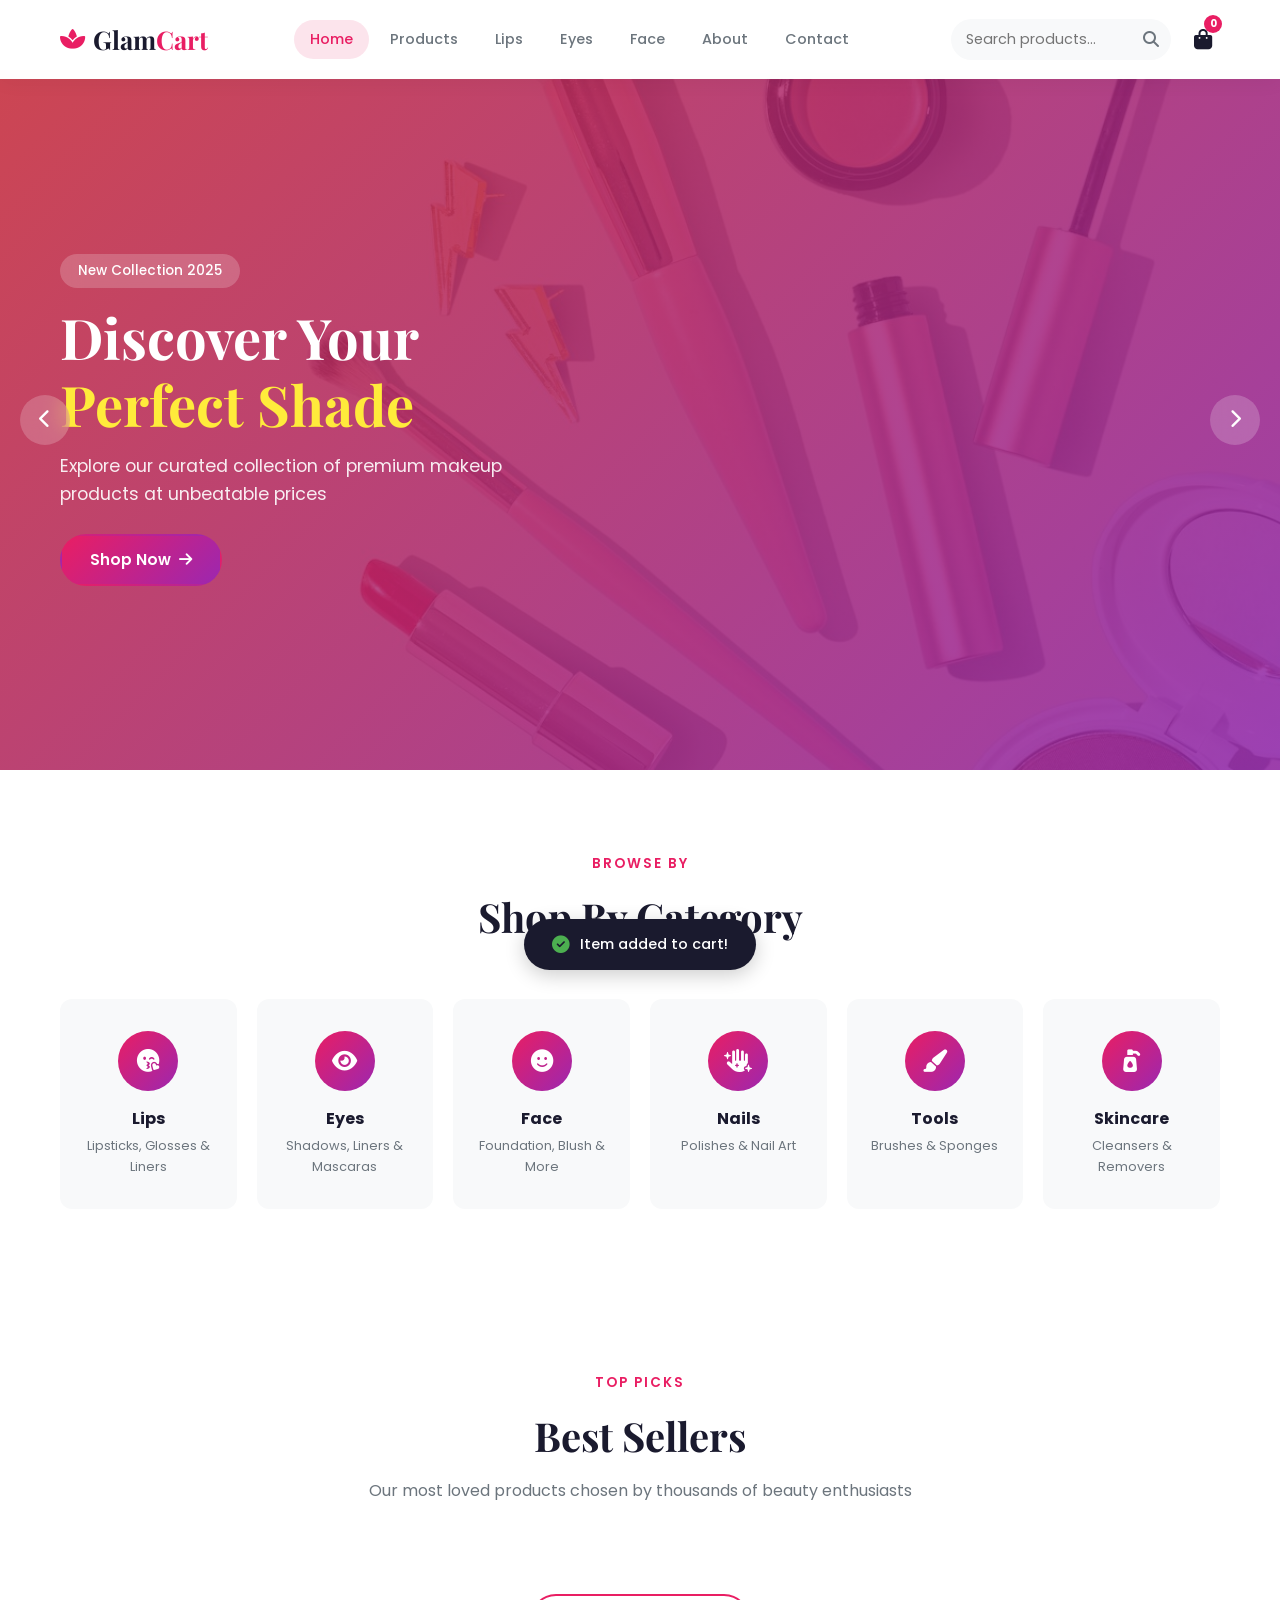
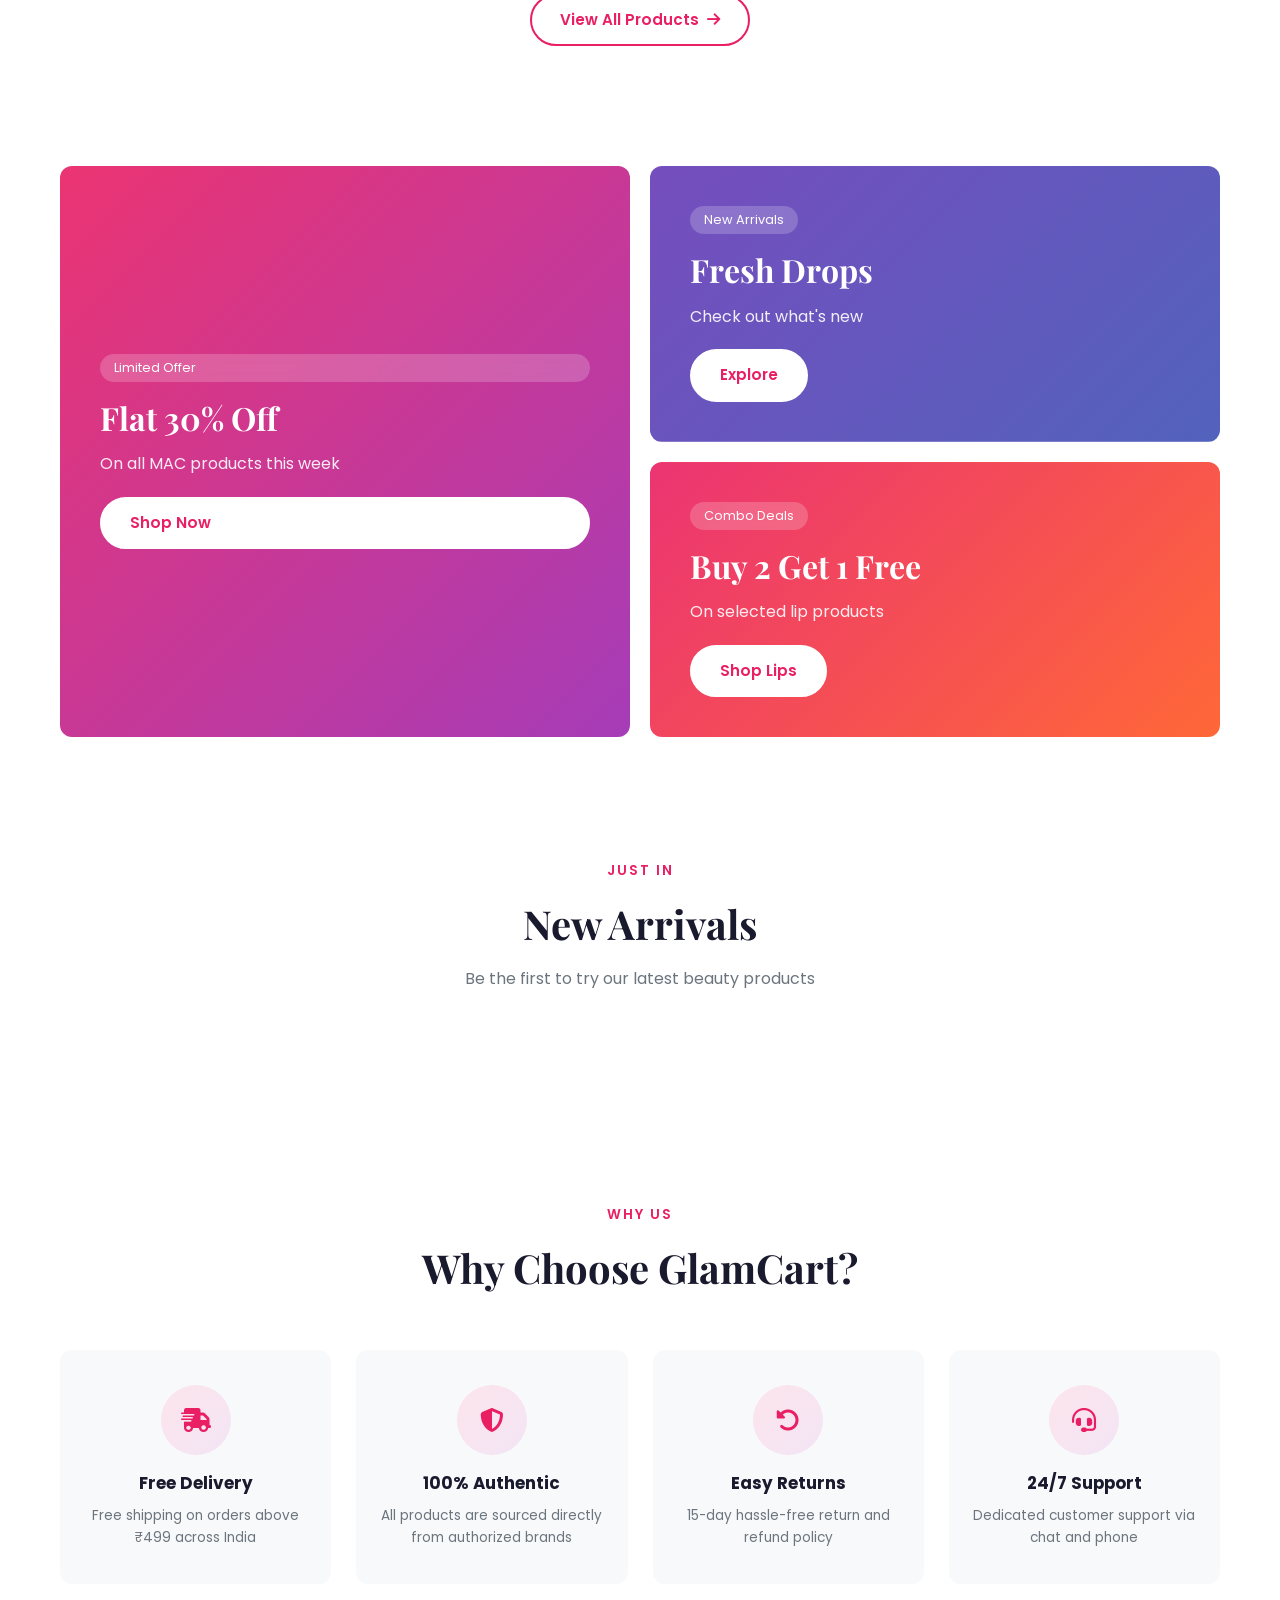
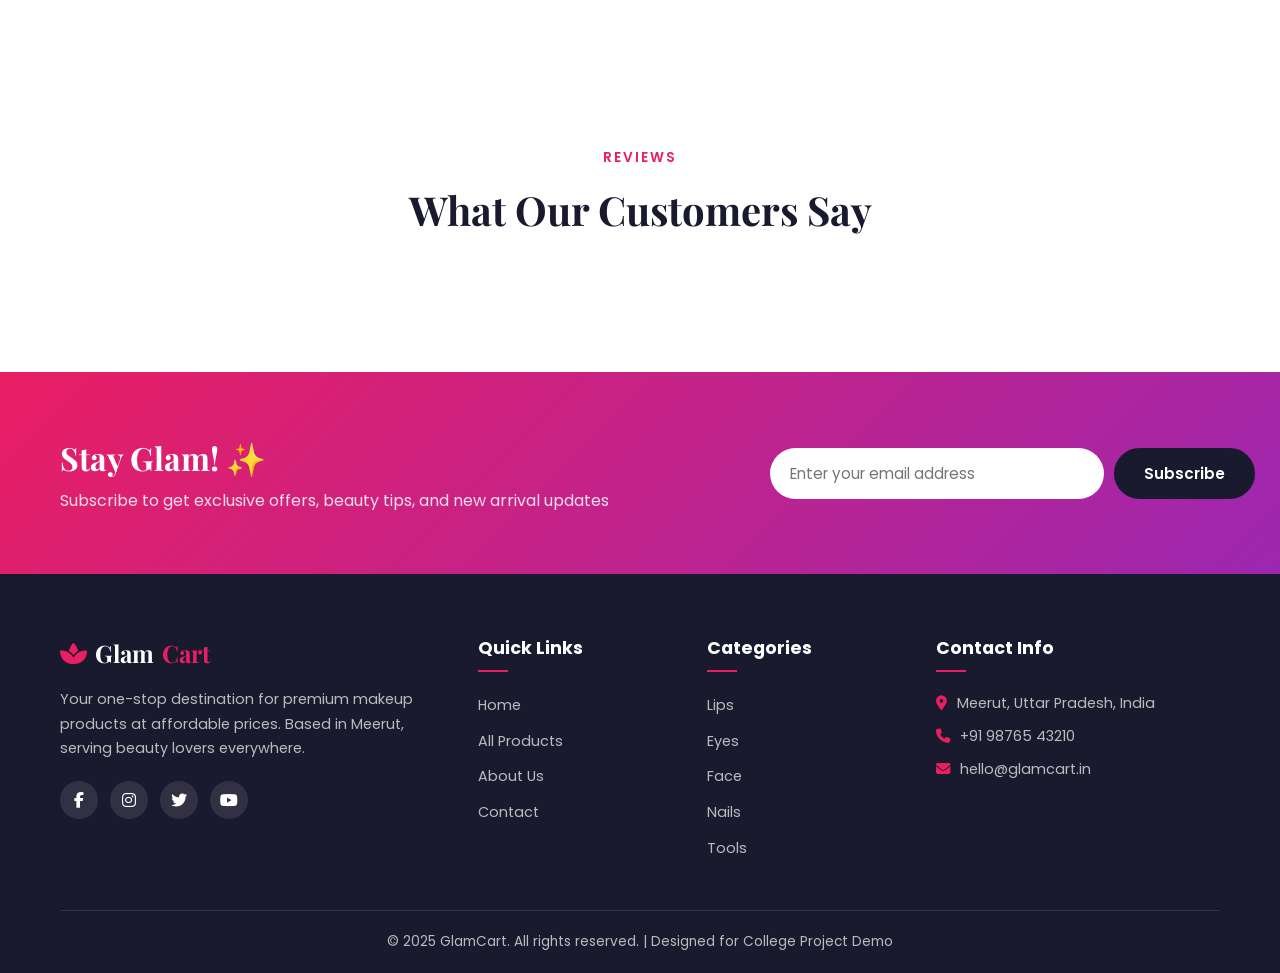
==== index.html @ e934694d "Add files via upload" ====
<!DOCTYPE html>
<html lang="en">
<head>
    <meta charset="UTF-8">
    <meta name="viewport" content="width=device-width, initial-scale=1.0">
    <title>GlamCart - Your Beauty Destination</title>
    <link rel="stylesheet" href="style.css">
    <link rel="preconnect" href="https://fonts.googleapis.com">
    <link href="https://fonts.googleapis.com/css2?family=Playfair+Display:wght@400;600;700&family=Poppins:wght@300;400;500;600;700&display=swap" rel="stylesheet">
    <link rel="stylesheet" href="https://cdnjs.cloudflare.com/ajax/libs/font-awesome/6.5.0/css/all.min.css">
</head>
<body>

    <!-- ============ HEADER / NAVIGATION ============ -->
    <header class="header" id="header">
        <div class="container">
            <nav class="navbar">
                <a href="index.html" class="logo">
                    <i class="fas fa-spa"></i>
                    <span>Glam<span class="logo-accent">Cart</span></span>
                </a>

                <div class="nav-links" id="navLinks">
                    <a href="index.html" class="nav-link active">Home</a>
                    <a href="products.html" class="nav-link">Products</a>
                    <a href="products.html?category=lips" class="nav-link">Lips</a>
                    <a href="products.html?category=eyes" class="nav-link">Eyes</a>
                    <a href="products.html?category=face" class="nav-link">Face</a>
                    <a href="about.html" class="nav-link">About</a>
                    <a href="contact.html" class="nav-link">Contact</a>
                </div>

                <div class="nav-actions">
                    <div class="search-box" id="searchBox">
                        <input type="text" placeholder="Search products..." id="searchInput" class="search-input">
                        <button class="search-btn" id="searchBtn"><i class="fas fa-search"></i></button>
                    </div>
                    <a href="cart.html" class="cart-icon">
                        <i class="fas fa-shopping-bag"></i>
                        <span class="cart-count" id="cartCount">0</span>
                    </a>
                    <button class="hamburger" id="hamburger">
                        <span></span>
                        <span></span>
                        <span></span>
                    </button>
                </div>
            </nav>
        </div>
    </header>

    <!-- ============ HERO SLIDER ============ -->
    <section class="hero-slider" id="heroSlider">
        <div class="slider-wrapper">
            <div class="slide active" style="background-image: linear-gradient(135deg, rgba(199,44,65,0.85), rgba(142,36,170,0.85)), url('1.jpg');">
                <div class="slide-content">
                    <span class="slide-tag">New Collection 2025</span>
                    <h1>Discover Your <br><span class="highlight">Perfect Shade</span></h1>
                    <p>Explore our curated collection of premium makeup products at unbeatable prices</p>
                    <a href="products.html" class="btn btn-primary">Shop Now <i class="fas fa-arrow-right"></i></a>
                </div>
            </div>
            <div class="slide" style="background-image: linear-gradient(135deg, rgba(233,30,99,0.85), rgba(156,39,176,0.85)), url('2.jpg');">
                <div class="slide-content">
                    <span class="slide-tag">Best Sellers</span>
                    <h1>Lips That <br><span class="highlight">Speak Volumes</span></h1>
                    <p>From bold reds to subtle nudes — find your signature lip color</p>
                    <a href="products.html?category=lips" class="btn btn-primary">Shop Lipsticks <i class="fas fa-arrow-right"></i></a>
                </div>
            </div>
            <div class="slide" style="background-image: linear-gradient(135deg, rgba(103,58,183,0.85), rgba(63,81,181,0.85)), url('3.jpg');">
                <div class="slide-content">
                    <span class="slide-tag">Up to 40% Off</span>
                    <h1>Eyes That <br><span class="highlight">Mesmerize</span></h1>
                    <p>Eye palettes, liners & mascaras to create stunning eye looks</p>
                    <a href="products.html?category=eyes" class="btn btn-primary">Shop Eye Makeup <i class="fas fa-arrow-right"></i></a>
                </div>
            </div>
        </div>
        <button class="slider-btn prev" id="sliderPrev"><i class="fas fa-chevron-left"></i></button>
        <button class="slider-btn next" id="sliderNext"><i class="fas fa-chevron-right"></i></button>
        <div class="slider-dots" id="sliderDots"></div>
    </section>

    <!-- ============ CATEGORY TABS ============ -->
    <section class="categories section">
        <div class="container">
            <div class="section-header">
                <span class="section-tag">Browse By</span>
                <h2 class="section-title">Shop By Category</h2>
            </div>
            <div class="category-grid">
                <a href="products.html?category=lips" class="category-card">
                    <div class="category-icon"><i class="fas fa-kiss-wink-heart"></i></div>
                    <h3>Lips</h3>
                    <p>Lipsticks, Glosses & Liners</p>
                </a>
                <a href="products.html?category=eyes" class="category-card">
                    <div class="category-icon"><i class="fas fa-eye"></i></div>
                    <h3>Eyes</h3>
                    <p>Shadows, Liners & Mascaras</p>
                </a>
                <a href="products.html?category=face" class="category-card">
                    <div class="category-icon"><i class="fas fa-face-smile"></i></div>
                    <h3>Face</h3>
                    <p>Foundation, Blush & More</p>
                </a>
                <a href="products.html?category=nails" class="category-card">
                    <div class="category-icon"><i class="fas fa-hand-sparkles"></i></div>
                    <h3>Nails</h3>
                    <p>Polishes & Nail Art</p>
                </a>
                <a href="products.html?category=tools" class="category-card">
                    <div class="category-icon"><i class="fas fa-paint-brush"></i></div>
                    <h3>Tools</h3>
                    <p>Brushes & Sponges</p>
                </a>
                <a href="products.html?category=skincare" class="category-card">
                    <div class="category-icon"><i class="fas fa-pump-soap"></i></div>
                    <h3>Skincare</h3>
                    <p>Cleansers & Removers</p>
                </a>
            </div>
        </div>
    </section>

    <!-- ============ FEATURED PRODUCTS ============ -->
    <section class="featured-products section" id="featuredProducts">
        <div class="container">
            <div class="section-header">
                <span class="section-tag">Top Picks</span>
                <h2 class="section-title">Best Sellers</h2>
                <p class="section-subtitle">Our most loved products chosen by thousands of beauty enthusiasts</p>
            </div>
            <div class="product-grid" id="bestSellerGrid">
                <!-- Populated by JS -->
            </div>
            <div class="section-cta">
                <a href="products.html" class="btn btn-outline">View All Products <i class="fas fa-arrow-right"></i></a>
            </div>
        </div>
    </section>

    <!-- ============ PROMOTIONAL BANNER ============ -->
    <section class="promo-banner">
        <div class="container">
            <div class="promo-grid">
                <div class="promo-card promo-card-large" style="background-image: linear-gradient(135deg, rgba(233,30,99,0.9), rgba(156,39,176,0.9)), url('https://images.unsplash.com/photo-1586495777744-4413f21062fa?w=800');">
                    <span class="promo-tag">Limited Offer</span>
                    <h3>Flat 30% Off</h3>
                    <p>On all MAC products this week</p>
                    <a href="products.html?brand=MAC" class="btn btn-white">Shop Now</a>
                </div>
                <div class="promo-card" style="background-image: linear-gradient(135deg, rgba(103,58,183,0.9), rgba(63,81,181,0.9)), url('https://images.unsplash.com/photo-1512496015851-a90fb38ba796?w=800');">
                    <span class="promo-tag">New Arrivals</span>
                    <h3>Fresh Drops</h3>
                    <p>Check out what's new</p>
                    <a href="products.html?filter=new" class="btn btn-white">Explore</a>
                </div>
                <div class="promo-card" style="background-image: linear-gradient(135deg, rgba(233,30,99,0.9), rgba(255,87,34,0.9)), url('https://images.unsplash.com/photo-1596462502278-27bfdc403348?w=800');">
                    <span class="promo-tag">Combo Deals</span>
                    <h3>Buy 2 Get 1 Free</h3>
                    <p>On selected lip products</p>
                    <a href="products.html?category=lips" class="btn btn-white">Shop Lips</a>
                </div>
            </div>
        </div>
    </section>

    <!-- ============ NEW ARRIVALS ============ -->
    <section class="new-arrivals section">
        <div class="container">
            <div class="section-header">
                <span class="section-tag">Just In</span>
                <h2 class="section-title">New Arrivals</h2>
                <p class="section-subtitle">Be the first to try our latest beauty products</p>
            </div>
            <div class="product-grid" id="newArrivalGrid">
                <!-- Populated by JS -->
            </div>
        </div>
    </section>

    <!-- ============ FEATURES / WHY CHOOSE US ============ -->
    <section class="features section">
        <div class="container">
            <div class="section-header">
                <span class="section-tag">Why Us</span>
                <h2 class="section-title">Why Choose GlamCart?</h2>
            </div>
            <div class="features-grid">
                <div class="feature-card">
                    <div class="feature-icon"><i class="fas fa-truck-fast"></i></div>
                    <h3>Free Delivery</h3>
                    <p>Free shipping on orders above ₹499 across India</p>
                </div>
                <div class="feature-card">
                    <div class="feature-icon"><i class="fas fa-shield-halved"></i></div>
                    <h3>100% Authentic</h3>
                    <p>All products are sourced directly from authorized brands</p>
                </div>
                <div class="feature-card">
                    <div class="feature-icon"><i class="fas fa-rotate-left"></i></div>
                    <h3>Easy Returns</h3>
                    <p>15-day hassle-free return and refund policy</p>
                </div>
                <div class="feature-card">
                    <div class="feature-icon"><i class="fas fa-headset"></i></div>
                    <h3>24/7 Support</h3>
                    <p>Dedicated customer support via chat and phone</p>
                </div>
            </div>
        </div>
    </section>

    <!-- ============ TESTIMONIALS ============ -->
    <section class="testimonials section">
        <div class="container">
            <div class="section-header">
                <span class="section-tag">Reviews</span>
                <h2 class="section-title">What Our Customers Say</h2>
            </div>
            <div class="testimonial-grid" id="testimonialGrid">
                <!-- Populated by JS -->
            </div>
        </div>
    </section>

    <!-- ============ NEWSLETTER ============ -->
    <section class="newsletter">
        <div class="container">
            <div class="newsletter-content">
                <div class="newsletter-text">
                    <h2>Stay Glam! ✨</h2>
                    <p>Subscribe to get exclusive offers, beauty tips, and new arrival updates</p>
                </div>
                <form class="newsletter-form" id="newsletterForm">
                    <input type="email" placeholder="Enter your email address" required>
                    <button type="submit" class="btn btn-primary">Subscribe</button>
                </form>
            </div>
        </div>
    </section>

    <!-- ============ FOOTER ============ -->
    <footer class="footer">
        <div class="container">
            <div class="footer-grid">
                <div class="footer-col">
                    <a href="index.html" class="footer-logo">
                        <i class="fas fa-spa"></i> Glam<span>Cart</span>
                    </a>
                    <p>Your one-stop destination for premium makeup products at affordable prices. Based in Meerut, serving beauty lovers everywhere.</p>
                    <div class="social-links">
                        <a href="#"><i class="fab fa-facebook-f"></i></a>
                        <a href="#"><i class="fab fa-instagram"></i></a>
                        <a href="#"><i class="fab fa-twitter"></i></a>
                        <a href="#"><i class="fab fa-youtube"></i></a>
                    </div>
                </div>
                <div class="footer-col">
                    <h4>Quick Links</h4>
                    <ul>
                        <li><a href="index.html">Home</a></li>
                        <li><a href="products.html">All Products</a></li>
                        <li><a href="about.html">About Us</a></li>
                        <li><a href="contact.html">Contact</a></li>
                    </ul>
                </div>
                <div class="footer-col">
                    <h4>Categories</h4>
                    <ul>
                        <li><a href="products.html?category=lips">Lips</a></li>
                        <li><a href="products.html?category=eyes">Eyes</a></li>
                        <li><a href="products.html?category=face">Face</a></li>
                        <li><a href="products.html?category=nails">Nails</a></li>
                        <li><a href="products.html?category=tools">Tools</a></li>
                    </ul>
                </div>
                <div class="footer-col">
                    <h4>Contact Info</h4>
                    <ul class="contact-info">
                        <li><i class="fas fa-map-marker-alt"></i> Meerut, Uttar Pradesh, India</li>
                        <li><i class="fas fa-phone"></i> +91 98765 43210</li>
                        <li><i class="fas fa-envelope"></i> hello@glamcart.in</li>
                    </ul>
                </div>
            </div>
            <div class="footer-bottom">
                <p>&copy; 2025 GlamCart. All rights reserved. | Designed for College Project Demo</p>
            </div>
        </div>
    </footer>

    <!-- ============ BACK TO TOP ============ -->
    <button class="back-to-top" id="backToTop">
        <i class="fas fa-chevron-up"></i>
    </button>

    <!-- ============ TOAST NOTIFICATION ============ -->
    <div class="toast" id="toast">
        <i class="fas fa-check-circle"></i>
        <span id="toastMessage">Item added to cart!</span>
    </div>

    <!-- Scripts -->
    <script src="js/products-data.js"></script>
    <script src="js/app.js"></script>
    <script src="js/slider.js"></script>
</body>
</html>
---- style.css ----
:root {
    --primary: #e91e63;
    --primary-dark: #c2185b;
    --primary-light: #fce4ec;
    --secondary: #9c27b0;
    --accent: #ff6f00;
    --dark: #1a1a2e;
    --dark-2: #16213e;
    --gray: #6c757d;
    --gray-light: #f8f9fa;
    --gray-border: #e0e0e0;
    --white: #ffffff;
    --success: #4caf50;
    --danger: #f44336;
    --shadow: 0 2px 15px rgba(0, 0, 0, 0.08);
    --shadow-hover: 0 8px 30px rgba(0, 0, 0, 0.15);
    --radius: 12px;
    --radius-sm: 8px;
    --transition: all 0.3s ease;
    --font-primary: 'Poppins', sans-serif;
    --font-heading: 'Playfair Display', serif;
}

/* ===== RESET & BASE ===== */
*, *::before, *::after {
    margin: 0;
    padding: 0;
    box-sizing: border-box;
}

html {
    scroll-behavior: smooth;
    font-size: 16px;
}

body {
    font-family: var(--font-primary);
    color: var(--dark);
    line-height: 1.6;
    background: var(--white);
    overflow-x: hidden;
}

a {
    text-decoration: none;
    color: inherit;
    transition: var(--transition);
}

ul {
    list-style: none;
}

img {
    max-width: 100%;
    height: auto;
    display: block;
}

button {
    cursor: pointer;
    border: none;
    outline: none;
    font-family: var(--font-primary);
}

input, select, textarea {
    font-family: var(--font-primary);
    font-size: 0.95rem;
}

.container {
    max-width: 1200px;
    margin: 0 auto;
    padding: 0 20px;
}

.section {
    padding: 80px 0;
}

/* ===== BUTTONS ===== */
.btn {
    display: inline-flex;
    align-items: center;
    gap: 8px;
    padding: 12px 28px;
    border-radius: 50px;
    font-weight: 600;
    font-size: 0.95rem;
    transition: var(--transition);
    border: 2px solid transparent;
    cursor: pointer;
}

.btn-primary {
    background: linear-gradient(135deg, var(--primary), var(--secondary));
    color: var(--white);
    border-color: transparent;
}

.btn-primary:hover {
    transform: translateY(-2px);
    box-shadow: 0 5px 20px rgba(233, 30, 99, 0.4);
}

.btn-outline {
    background: transparent;
    color: var(--primary);
    border-color: var(--primary);
}

.btn-outline:hover {
    background: var(--primary);
    color: var(--white);
}

.btn-white {
    background: var(--white);
    color: var(--primary);
    border-color: var(--white);
}

.btn-white:hover {
    background: transparent;
    color: var(--white);
}

.btn-block {
    width: 100%;
    justify-content: center;
}

.btn-sm {
    padding: 8px 18px;
    font-size: 0.85rem;
}

/* ===== HEADER / NAVIGATION ===== */
.header {
    position: fixed;
    top: 0;
    left: 0;
    right: 0;
    z-index: 1000;
    background: rgba(255, 255, 255, 0.98);
    backdrop-filter: blur(20px);
    box-shadow: 0 2px 20px rgba(0, 0, 0, 0.05);
    transition: var(--transition);
}

.header.scrolled {
    box-shadow: 0 2px 30px rgba(0, 0, 0, 0.1);
}

.navbar {
    display: flex;
    align-items: center;
    justify-content: space-between;
    padding: 15px 0;
}

.logo {
    display: flex;
    align-items: center;
    gap: 8px;
    font-size: 1.6rem;
    font-weight: 700;
    font-family: var(--font-heading);
    color: var(--dark);
}

.logo i {
    color: var(--primary);
    font-size: 1.4rem;
}

.logo-accent {
    color: var(--primary);
}

.nav-links {
    display: flex;
    align-items: center;
    gap: 5px;
}

.nav-link {
    padding: 8px 16px;
    border-radius: 50px;
    font-weight: 500;
    font-size: 0.9rem;
    color: var(--gray);
    transition: var(--transition);
}

.nav-link:hover,
.nav-link.active {
    color: var(--primary);
    background: var(--primary-light);
}

.nav-actions {
    display: flex;
    align-items: center;
    gap: 15px;
}

/* Search Box */
.search-box {
    display: flex;
    align-items: center;
    background: var(--gray-light);
    border-radius: 50px;
    overflow: hidden;
    transition: var(--transition);
}

.search-input {
    border: none;
    background: transparent;
    padding: 8px 15px;
    width: 180px;
    outline: none;
    font-size: 0.9rem;
}

.search-btn {
    background: transparent;
    color: var(--gray);
    padding: 8px 12px;
    font-size: 1rem;
    transition: var(--transition);
}

.search-btn:hover {
    color: var(--primary);
}

/* Cart Icon */
.cart-icon {
    position: relative;
    font-size: 1.3rem;
    color: var(--dark);
    padding: 8px;
    transition: var(--transition);
}

.cart-icon:hover {
    color: var(--primary);
}

.cart-count {
    position: absolute;
    top: 0;
    right: -2px;
    background: var(--primary);
    color: var(--white);
    font-size: 0.65rem;
    width: 18px;
    height: 18px;
    border-radius: 50%;
    display: flex;
    align-items: center;
    justify-content: center;
    font-weight: 700;
}

/* Hamburger */
.hamburger {
    display: none;
    flex-direction: column;
    gap: 5px;
    padding: 5px;
    background: transparent;
}

.hamburger span {
    width: 25px;
    height: 2.5px;
    background: var(--dark);
    border-radius: 5px;
    transition: var(--transition);
}

.hamburger.active span:nth-child(1) {
    transform: rotate(45deg) translate(5px, 5px);
}

.hamburger.active span:nth-child(2) {
    opacity: 0;
}

.hamburger.active span:nth-child(3) {
    transform: rotate(-45deg) translate(5px, -5px);
}

/* ===== HERO SLIDER ===== */
.hero-slider {
    position: relative;
    margin-top: 70px;
    height: 85vh;
    min-height: 500px;
    max-height: 700px;
    overflow: hidden;
}

.slider-wrapper {
    position: relative;
    width: 100%;
    height: 100%;
}

.slide {
    position: absolute;
    top: 0;
    left: 0;
    width: 100%;
    height: 100%;
    background-size: cover;
    background-position: center;
    display: flex;
    align-items: center;
    opacity: 0;
    transition: opacity 0.8s ease;
}

.slide.active {
    opacity: 1;
}

.slide-content {
    max-width: 600px;
    padding: 0 60px;
    color: var(--white);
    animation: slideUp 0.8s ease;
}

@keyframes slideUp {
    from {
        opacity: 0;
        transform: translateY(30px);
    }
    to {
        opacity: 1;
        transform: translateY(0);
    }
}

.slide-tag {
    display: inline-block;
    background: rgba(255, 255, 255, 0.2);
    padding: 6px 18px;
    border-radius: 50px;
    font-size: 0.85rem;
    font-weight: 500;
    margin-bottom: 15px;
    backdrop-filter: blur(10px);
}

.slide-content h1 {
    font-family: var(--font-heading);
    font-size: 3.5rem;
    line-height: 1.2;
    margin-bottom: 15px;
}

.slide-content .highlight {
    color: #ffeb3b;
}

.slide-content p {
    font-size: 1.1rem;
    margin-bottom: 25px;
    opacity: 0.9;
}

.slider-btn {
    position: absolute;
    top: 50%;
    transform: translateY(-50%);
    background: rgba(255, 255, 255, 0.2);
    color: var(--white);
    width: 50px;
    height: 50px;
    border-radius: 50%;
    font-size: 1.2rem;
    display: flex;
    align-items: center;
    justify-content: center;
    backdrop-filter: blur(10px);
    transition: var(--transition);
    z-index: 10;
}

.slider-btn:hover {
    background: rgba(255, 255, 255, 0.4);
}

.slider-btn.prev {
    left: 20px;
}

.slider-btn.next {
    right: 20px;
}

.slider-dots {
    position: absolute;
    bottom: 30px;
    left: 50%;
    transform: translateX(-50%);
    display: flex;
    gap: 10px;
    z-index: 10;
}

.slider-dots .dot {
    width: 12px;
    height: 12px;
    border-radius: 50%;
    background: rgba(255, 255, 255, 0.4);
    cursor: pointer;
    transition: var(--transition);
}

.slider-dots .dot.active {
    background: var(--white);
    width: 35px;
    border-radius: 10px;
}

/* ===== SECTION HEADERS ===== */
.section-header {
    text-align: center;
    margin-bottom: 50px;
}

.section-tag {
    display: inline-block;
    color: var(--primary);
    font-weight: 600;
    font-size: 0.85rem;
    text-transform: uppercase;
    letter-spacing: 2px;
    margin-bottom: 10px;
}

.section-title {
    font-family: var(--font-heading);
    font-size: 2.5rem;
    color: var(--dark);
    margin-bottom: 10px;
}

.section-subtitle {
    color: var(--gray);
    font-size: 1rem;
    max-width: 600px;
    margin: 0 auto;
}

.section-cta {
    text-align: center;
    margin-top: 40px;
}

/* ===== CATEGORY GRID ===== */
.category-grid {
    display: grid;
    grid-template-columns: repeat(6, 1fr);
    gap: 20px;
}

.category-card {
    text-align: center;
    padding: 30px 15px;
    border-radius: var(--radius);
    background: var(--gray-light);
    transition: var(--transition);
    border: 2px solid transparent;
}

.category-card:hover {
    transform: translateY(-5px);
    box-shadow: var(--shadow-hover);
    border-color: var(--primary-light);
    background: var(--white);
}

.category-icon {
    width: 60px;
    height: 60px;
    border-radius: 50%;
    background: linear-gradient(135deg, var(--primary), var(--secondary));
    color: var(--white);
    display: flex;
    align-items: center;
    justify-content: center;
    font-size: 1.4rem;
    margin: 0 auto 15px;
}

.category-card h3 {
    font-size: 1rem;
    margin-bottom: 5px;
}

.category-card p {
    font-size: 0.8rem;
    color: var(--gray);
}

/* ===== PRODUCT GRID ===== */
.product-grid {
    display: grid;
    grid-template-columns: repeat(auto-fill, minmax(260px, 1fr));
    gap: 25px;
}

/* ===== PRODUCT CARD ===== */
.product-card {
    background: var(--white);
    border-radius: var(--radius);
    overflow: hidden;
    box-shadow: var(--shadow);
    transition: var(--transition);
    position: relative;
}

.product-card:hover {
    transform: translateY(-5px);
    box-shadow: var(--shadow-hover);
}

.product-badge {
    position: absolute;
    top: 15px;
    left: 15px;
    z-index: 5;
    display: flex;
    flex-direction: column;
    gap: 5px;
}

.badge {
    padding: 4px 12px;
    border-radius: 50px;
    font-size: 0.7rem;
    font-weight: 600;
    text-transform: uppercase;
}

.badge-sale {
    background: var(--danger);
    color: var(--white);
}

.badge-new {
    background: var(--success);
    color: var(--white);
}

.badge-best {
    background: var(--accent);
    color: var(--white);
}

.product-image {
    position: relative;
    height: 280px;
    overflow: hidden;
    background: var(--gray-light);
}

.product-image img {
    width: 100%;
    height: 100%;
    object-fit: cover;
    transition: transform 0.5s ease;
}

.product-card:hover .product-image img {
    transform: scale(1.08);
}

.product-actions {
    position: absolute;
    bottom: -50px;
    left: 0;
    right: 0;
    display: flex;
    justify-content: center;
    gap: 10px;
    padding: 15px;
    background: linear-gradient(transparent, rgba(0, 0, 0, 0.3));
    transition: bottom 0.3s ease;
}

.product-card:hover .product-actions {
    bottom: 0;
}

.action-btn {
    width: 40px;
    height: 40px;
    border-radius: 50%;
    background: var(--white);
    color: var(--dark);
    display: flex;
    align-items: center;
    justify-content: center;
    font-size: 0.9rem;
    transition: var(--transition);
    box-shadow: 0 2px 10px rgba(0, 0, 0, 0.1);
}

.action-btn:hover {
    background: var(--primary);
    color: var(--white);
}

.product-info {
    padding: 20px;
}

.product-brand {
    color: var(--primary);
    font-size: 0.75rem;
    font-weight: 600;
    text-transform: uppercase;
    letter-spacing: 1px;
    margin-bottom: 5px;
}

.product-name {
    font-size: 1rem;
    font-weight: 600;
    margin-bottom: 8px;
    line-height: 1.4;
    display: -webkit-box;
    -webkit-line-clamp: 2;
    -webkit-box-orient: vertical;
    overflow: hidden;
}

.product-name a:hover {
    color: var(--primary);
}

.product-rating {
    display: flex;
    align-items: center;
    gap: 5px;
    margin-bottom: 10px;
}

.stars {
    color: #ffc107;
    font-size: 0.85rem;
}

.rating-count {
    color: var(--gray);
    font-size: 0.8rem;
}

.product-price {
    display: flex;
    align-items: center;
    gap: 10px;
}

.current-price {
    font-size: 1.2rem;
    font-weight: 700;
    color: var(--dark);
}

.original-price {
    font-size: 0.9rem;
    color: var(--gray);
    text-decoration: line-through;
}

.discount-percent {
    font-size: 0.8rem;
    color: var(--success);
    font-weight: 600;
}

.product-card-footer {
    padding: 0 20px 20px;
}

.add-to-cart-btn {
    width: 100%;
    padding: 10px;
    border-radius: var(--radius-sm);
    background: linear-gradient(135deg, var(--primary), var(--secondary));
    color: var(--white);
    font-weight: 600;
    font-size: 0.9rem;
    display: flex;
    align-items: center;
    justify-content: center;
    gap: 8px;
    transition: var(--transition);
}

.add-to-cart-btn:hover {
    transform: translateY(-2px);
    box-shadow: 0 5px 15px rgba(233, 30, 99, 0.3);
}

/* ===== PROMO BANNER ===== */
.promo-banner {
    padding: 40px 0;
}

.promo-grid {
    display: grid;
    grid-template-columns: 1fr 1fr;
    grid-template-rows: auto auto;
    gap: 20px;
}

.promo-card {
    padding: 40px;
    border-radius: var(--radius);
    background-size: cover;
    background-position: center;
    color: var(--white);
    position: relative;
    overflow: hidden;
    transition: var(--transition);
}

.promo-card:hover {
    transform: translateY(-3px);
    box-shadow: var(--shadow-hover);
}

.promo-card-large {
    grid-row: span 2;
    display: flex;
    flex-direction: column;
    justify-content: center;
}

.promo-tag {
    display: inline-block;
    background: rgba(255, 255, 255, 0.2);
    padding: 4px 14px;
    border-radius: 50px;
    font-size: 0.8rem;
    margin-bottom: 10px;
    backdrop-filter: blur(5px);
}

.promo-card h3 {
    font-family: var(--font-heading);
    font-size: 2rem;
    margin-bottom: 8px;
}

.promo-card p {
    margin-bottom: 20px;
    opacity: 0.9;
}

/* ===== FEATURES SECTION ===== */
.features-grid {
    display: grid;
    grid-template-columns: repeat(4, 1fr);
    gap: 25px;
}

.feature-card {
    text-align: center;
    padding: 35px 20px;
    border-radius: var(--radius);
    background: var(--gray-light);
    transition: var(--transition);
}

.feature-card:hover {
    transform: translateY(-5px);
    box-shadow: var(--shadow-hover);
    background: var(--white);
}

.feature-icon {
    width: 70px;
    height: 70px;
    border-radius: 50%;
    background: linear-gradient(135deg, var(--primary-light), #f3e5f5);
    color: var(--primary);
    display: flex;
    align-items: center;
    justify-content: center;
    font-size: 1.5rem;
    margin: 0 auto 15px;
}

.feature-card h3 {
    font-size: 1.05rem;
    margin-bottom: 8px;
}

.feature-card p {
    font-size: 0.85rem;
    color: var(--gray);
}

/* ===== TESTIMONIALS ===== */
.testimonial-grid {
    display: grid;
    grid-template-columns: repeat(auto-fill, minmax(280px, 1fr));
    gap: 25px;
}

.testimonial-card {
    background: var(--white);
    padding: 30px;
    border-radius: var(--radius);
    box-shadow: var(--shadow);
    transition: var(--transition);
    border-top: 3px solid transparent;
}

.testimonial-card:hover {
    transform: translateY(-3px);
    border-top-color: var(--primary);
    box-shadow: var(--shadow-hover);
}

.testimonial-header {
    display: flex;
    align-items: center;
    gap: 15px;
    margin-bottom: 15px;
}

.testimonial-avatar {
    width: 50px;
    height: 50px;
    border-radius: 50%;
    object-fit: cover;
}

.testimonial-info h4 {
    font-size: 0.95rem;
}

.testimonial-info p {
    font-size: 0.8rem;
    color: var(--gray);
}

.testimonial-rating {
    color: #ffc107;
    margin-bottom: 12px;
    font-size: 0.9rem;
}

.testimonial-text {
    font-size: 0.9rem;
    color: var(--gray);
    line-height: 1.7;
    font-style: italic;
}

/* ===== NEWSLETTER ===== */
.newsletter {
    background: linear-gradient(135deg, var(--primary), var(--secondary));
    padding: 60px 0;
}

.newsletter-content {
    display: flex;
    align-items: center;
    justify-content: space-between;
    gap: 40px;
}

.newsletter-text h2 {
    font-family: var(--font-heading);
    font-size: 2rem;
    color: var(--white);
    margin-bottom: 5px;
}

.newsletter-text p {
    color: rgba(255, 255, 255, 0.85);
}

.newsletter-form {
    display: flex;
    gap: 10px;
    flex: 1;
    max-width: 450px;
}

.newsletter-form input {
    flex: 1;
    padding: 14px 20px;
    border: none;
    border-radius: 50px;
    font-size: 0.95rem;
    outline: none;
}

.newsletter-form .btn {
    white-space: nowrap;
    background: var(--dark);
    border-color: var(--dark);
}

/* ===== FOOTER ===== */
.footer {
    background: var(--dark);
    color: rgba(255, 255, 255, 0.7);
    padding: 60px 0 0;
}

.footer-grid {
    display: grid;
    grid-template-columns: 2fr 1fr 1fr 1.5fr;
    gap: 40px;
    padding-bottom: 40px;
    border-bottom: 1px solid rgba(255, 255, 255, 0.1);
}

.footer-logo {
    font-size: 1.5rem;
    font-family: var(--font-heading);
    font-weight: 700;
    color: var(--white);
    display: inline-flex;
    align-items: center;
    gap: 8px;
    margin-bottom: 15px;
}

.footer-logo i {
    color: var(--primary);
}

.footer-logo span {
    color: var(--primary);
}

.footer-col p {
    font-size: 0.9rem;
    line-height: 1.7;
    margin-bottom: 20px;
}

.footer-col h4 {
    color: var(--white);
    font-size: 1.1rem;
    margin-bottom: 20px;
    position: relative;
    padding-bottom: 10px;
}

.footer-col h4::after {
    content: '';
    position: absolute;
    bottom: 0;
    left: 0;
    width: 30px;
    height: 2px;
    background: var(--primary);
}

.footer-col ul li {
    margin-bottom: 10px;
}

.footer-col ul li a {
    font-size: 0.9rem;
    transition: var(--transition);
}

.footer-col ul li a:hover {
    color: var(--primary);
    padding-left: 5px;
}

.contact-info li {
    display: flex;
    align-items: flex-start;
    gap: 10px;
    font-size: 0.9rem;
}

.contact-info li i {
    color: var(--primary);
    margin-top: 4px;
}

.social-links {
    display: flex;
    gap: 12px;
}

.social-links a {
    width: 38px;
    height: 38px;
    border-radius: 50%;
    background: rgba(255, 255, 255, 0.1);
    color: var(--white);
    display: flex;
    align-items: center;
    justify-content: center;
    transition: var(--transition);
}

.social-links a:hover {
    background: var(--primary);
    transform: translateY(-3px);
}

.footer-bottom {
    padding: 20px 0;
    text-align: center;
    font-size: 0.85rem;
}

/* ===== BACK TO TOP ===== */
.back-to-top {
    position: fixed;
    bottom: 30px;
    right: 30px;
    width: 45px;
    height: 45px;
    border-radius: 50%;
    background: linear-gradient(135deg, var(--primary), var(--secondary));
    color: var(--white);
    font-size: 1.1rem;
    display: flex;
    align-items: center;
    justify-content: center;
    box-shadow: 0 4px 15px rgba(233, 30, 99, 0.3);
    opacity: 0;
    visibility: hidden;
    transition: var(--transition);
    z-index: 999;
}

.back-to-top.visible {
    opacity: 1;
    visibility: visible;
}

.back-to-top:hover {
    transform: translateY(-3px);
}

/* ===== TOAST NOTIFICATION ===== */
.toast {
    position: fixed;
    bottom: 30px;
    left: 50%;
    transform: translateX(-50%) translateY(100px);
    background: var(--dark);
    color: var(--white);
    padding: 14px 28px;
    border-radius: 50px;
    display: flex;
    align-items: center;
    gap: 10px;
    font-size: 0.9rem;
    font-weight: 500;
    box-shadow: 0 5px 20px rgba(0, 0, 0, 0.2);
    z-index: 9999;
    transition: transform 0.4s ease;
}

.toast.show {
    transform: translateX(-50%) translateY(0);
}

.toast i {
    color: var(--success);
    font-size: 1.1rem;
}

/* ===== PAGE HEADER ===== */
.page-header {
    background: linear-gradient(135deg, var(--primary), var(--secondary));
    padding: 100px 0 40px;
    color: var(--white);
    text-align: center;
    margin-top: 70px;
}

.page-header h1 {
    font-family: var(--font-heading);
    font-size: 2.5rem;
    margin-bottom: 10px;
}

.breadcrumb {
    font-size: 0.9rem;
    opacity: 0.85;
}

.breadcrumb a {
    color: var(--white);
}

.breadcrumb a:hover {
    text-decoration: underline;
}

/* ===== PRODUCTS PAGE LAYOUT ===== */
.products-layout {
    display: grid;
    grid-template-columns: 260px 1fr;
    gap: 30px;
    align-items: start;
}

/* Filters Sidebar */
.filters-sidebar {
    background: var(--white);
    border-radius: var(--radius);
    box-shadow: var(--shadow);
    padding: 25px;
    position: sticky;
    top: 90px;
}

.filter-header {
    display: flex;
    justify-content: space-between;
    align-items: center;
    margin-bottom: 20px;
    padding-bottom: 15px;
    border-bottom: 1px solid var(--gray-border);
}

.filter-header h3 {
    font-size: 1.1rem;
    display: flex;
    align-items: center;
    gap: 8px;
}

.clear-filters {
    background: transparent;
    color: var(--primary);
    font-size: 0.85rem;
    font-weight: 500;
}

.filter-group {
    margin-bottom: 25px;
}

.filter-group h4 {
    font-size: 0.95rem;
    margin-bottom: 12px;
    color: var(--dark);
}

.filter-options {
    display: flex;
    flex-direction: column;
    gap: 8px;
}

.filter-option {
    display: flex;
    align-items: center;
    gap: 10px;
    cursor: pointer;
    font-size: 0.9rem;
    color: var(--gray);
    padding: 4px 0;
    transition: var(--transition);
}

.filter-option:hover {
    color: var(--dark);
}

.filter-option input[type="radio"],
.filter-option input[type="checkbox"] {
    accent-color: var(--primary);
    width: 16px;
    height: 16px;
}

/* Price Slider */
.price-range-container {
    padding: 5px 0;
}

.price-slider {
    width: 100%;
    -webkit-appearance: none;
    height: 6px;
    border-radius: 5px;
    background: var(--gray-border);
    outline: none;
    margin-bottom: 10px;
}

.price-slider::-webkit-slider-thumb {
    -webkit-appearance: none;
    width: 20px;
    height: 20px;
    border-radius: 50%;
    background: var(--primary);
    cursor: pointer;
    box-shadow: 0 2px 6px rgba(233, 30, 99, 0.3);
}

.price-labels {
    display: flex;
    justify-content: space-between;
    font-size: 0.85rem;
    color: var(--gray);
}

.filter-mobile-close {
    display: none;
}

/* Products Toolbar */
.products-toolbar {
    display: flex;
    align-items: center;
    justify-content: space-between;
    margin-bottom: 25px;
    padding: 15px 20px;
    background: var(--gray-light);
    border-radius: var(--radius-sm);
}

.filter-toggle-mobile {
    display: none;
    align-items: center;
    gap: 6px;
    padding: 8px 16px;
    border-radius: 50px;
    background: var(--white);
    font-size: 0.9rem;
    font-weight: 500;
    box-shadow: 0 1px 5px rgba(0, 0, 0, 0.1);
}

.results-count {
    font-size: 0.9rem;
    color: var(--gray);
}

.sort-options {
    display: flex;
    align-items: center;
    gap: 10px;
}

.sort-options label {
    font-size: 0.9rem;
    color: var(--gray);
}

.sort-select {
    padding: 8px 15px;
    border: 1px solid var(--gray-border);
    border-radius: var(--radius-sm);
    background: var(--white);
    font-size: 0.9rem;
    outline: none;
    cursor: pointer;
}

/* No Results */
.no-results {
    text-align: center;
    padding: 60px 20px;
}

.no-results i {
    font-size: 3rem;
    color: var(--gray-border);
    margin-bottom: 15px;
}

.no-results h3 {
    margin-bottom: 8px;
}

.no-results p {
    color: var(--gray);
    margin-bottom: 20px;
}

/* ===== PRODUCT DETAIL PAGE ===== */
.product-detail {
    display: grid;
    grid-template-columns: 1fr 1fr;
    gap: 50px;
    align-items: start;
}

.detail-gallery {
    position: sticky;
    top: 90px;
}

.detail-main-image {
    width: 100%;
    height: 450px;
    border-radius: var(--radius);
    overflow: hidden;
    margin-bottom: 15px;
    background: var(--gray-light);
    cursor: zoom-in;
    position: relative;
}

.detail-main-image img {
    width: 100%;
    height: 100%;
    object-fit: cover;
    transition: transform 0.3s ease;
}

.detail-main-image:hover img {
    transform: scale(1.5);
}

.detail-thumbnails {
    display: flex;
    gap: 10px;
}

.detail-thumb {
    width: 80px;
    height: 80px;
    border-radius: var(--radius-sm);
    overflow: hidden;
    cursor: pointer;
    border: 2px solid transparent;
    transition: var(--transition);
}

.detail-thumb.active,
.detail-thumb:hover {
    border-color: var(--primary);
}

.detail-thumb img {
    width: 100%;
    height: 100%;
    object-fit: cover;
}

.detail-info h1 {
    font-family: var(--font-heading);
    font-size: 2rem;
    margin-bottom: 10px;
    line-height: 1.3;
}

.detail-brand {
    color: var(--primary);
    font-weight: 600;
    font-size: 0.9rem;
    text-transform: uppercase;
    letter-spacing: 1px;
    margin-bottom: 15px;
}

.detail-rating {
    display: flex;
    align-items: center;
    gap: 10px;
    margin-bottom: 20px;
}

.detail-rating .stars {
    font-size: 1rem;
}

.detail-price {
    display: flex;
    align-items: center;
    gap: 15px;
    margin-bottom: 25px;
    padding: 15px 0;
    border-top: 1px solid var(--gray-border);
    border-bottom: 1px solid var(--gray-border);
}

.detail-price .current-price {
    font-size: 2rem;
}

.detail-description {
    margin-bottom: 25px;
}

.detail-description h3 {
    font-size: 1.1rem;
    margin-bottom: 10px;
}

.detail-description p {
    color: var(--gray);
    line-height: 1.8;
}

.detail-features {
    margin-bottom: 25px;
}

.detail-features h3 {
    font-size: 1.1rem;
    margin-bottom: 10px;
}

.detail-features ul {
    display: grid;
    grid-template-columns: 1fr 1fr;
    gap: 8px;
}

.detail-features li {
    display: flex;
    align-items: center;
    gap: 8px;
    font-size: 0.9rem;
    color: var(--gray);
}

.detail-features li i {
    color: var(--success);
    font-size: 0.8rem;
}

.detail-shades {
    margin-bottom: 25px;
}

.detail-shades h3 {
    font-size: 1.1rem;
    margin-bottom: 10px;
}

.shade-options {
    display: flex;
    flex-wrap: wrap;
    gap: 8px;
}

.shade-option {
    padding: 8px 16px;
    border: 1px solid var(--gray-border);
    border-radius: 50px;
    font-size: 0.85rem;
    cursor: pointer;
    transition: var(--transition);
    background: var(--white);
}

.shade-option:hover,
.shade-option.active {
    border-color: var(--primary);
    color: var(--primary);
    background: var(--primary-light);
}

.detail-quantity {
    display: flex;
    align-items: center;
    gap: 15px;
    margin-bottom: 25px;
}

.quantity-controls {
    display: flex;
    align-items: center;
    border: 1px solid var(--gray-border);
    border-radius: var(--radius-sm);
    overflow: hidden;
}

.quantity-controls button {
    width: 40px;
    height: 40px;
    background: var(--gray-light);
    font-size: 1.1rem;
    display: flex;
    align-items: center;
    justify-content: center;
    transition: var(--transition);
}

.quantity-controls button:hover {
    background: var(--primary-light);
    color: var(--primary);
}

.quantity-controls input {
    width: 50px;
    height: 40px;
    text-align: center;
    border: none;
    border-left: 1px solid var(--gray-border);
    border-right: 1px solid var(--gray-border);
    font-weight: 600;
    outline: none;
}

.detail-actions {
    display: flex;
    gap: 15px;
    margin-bottom: 25px;
}

.stock-status {
    display: flex;
    align-items: center;
    gap: 8px;
    font-size: 0.9rem;
    color: var(--success);
    font-weight: 500;
}

/* ===== CART PAGE ===== */
.cart-layout {
    display: grid;
    grid-template-columns: 1fr 380px;
    gap: 30px;
    align-items: start;
}

/* Empty Cart */
.empty-cart {
    text-align: center;
    padding: 80px 20px;
}

.empty-cart i {
    font-size: 4rem;
    color: var(--gray-border);
    margin-bottom: 20px;
}

.empty-cart h2 {
    font-family: var(--font-heading);
    margin-bottom: 10px;
}

.empty-cart p {
    color: var(--gray);
    margin-bottom: 25px;
}

/* Cart Items */
.cart-item {
    display: grid;
    grid-template-columns: 100px 1fr auto;
    gap: 20px;
    align-items: center;
    padding: 20px;
    background: var(--white);
    border-radius: var(--radius);
    box-shadow: var(--shadow);
    margin-bottom: 15px;
}

.cart-item-image {
    width: 100px;
    height: 100px;
    border-radius: var(--radius-sm);
    overflow: hidden;
    background: var(--gray-light);
}

.cart-item-image img {
    width: 100%;
    height: 100%;
    object-fit: cover;
}

.cart-item-details h4 {
    font-size: 1rem;
    margin-bottom: 5px;
}

.cart-item-details h4 a:hover {
    color: var(--primary);
}

.cart-item-brand {
    color: var(--gray);
    font-size: 0.8rem;
    margin-bottom: 8px;
}

.cart-item-price {
    font-weight: 700;
    color: var(--primary);
    font-size: 1.1rem;
}

.cart-item-actions {
    display: flex;
    flex-direction: column;
    align-items: flex-end;
    gap: 15px;
}

.cart-quantity {
    display: flex;
    align-items: center;
    border: 1px solid var(--gray-border);
    border-radius: var(--radius-sm);
    overflow: hidden;
}

.cart-quantity button {
    width: 32px;
    height: 32px;
    background: var(--gray-light);
    font-size: 0.9rem;
    display: flex;
    align-items: center;
    justify-content: center;
    transition: var(--transition);
}

.cart-quantity button:hover {
    background: var(--primary-light);
    color: var(--primary);
}

.cart-quantity span {
    width: 40px;
    text-align: center;
    font-weight: 600;
    font-size: 0.9rem;
}

.remove-item {
    background: transparent;
    color: var(--danger);
    font-size: 0.85rem;
    display: flex;
    align-items: center;
    gap: 5px;
    transition: var(--transition);
}

.remove-item:hover {
    text-decoration: underline;
}

/* Order Summary */
.order-summary {
    background: var(--white);
    border-radius: var(--radius);
    box-shadow: var(--shadow);
    padding: 30px;
    position: sticky;
    top: 90px;
}

.order-summary h3 {
    font-family: var(--font-heading);
    font-size: 1.3rem;
    margin-bottom: 20px;
    padding-bottom: 15px;
    border-bottom: 1px solid var(--gray-border);
}

.summary-row {
    display: flex;
    justify-content: space-between;
    align-items: center;
    margin-bottom: 12px;
    font-size: 0.95rem;
}

.summary-row.total {
    font-size: 1.2rem;
    font-weight: 700;
    margin-top: 15px;
    padding-top: 15px;
}

.summary-row.savings {
    color: var(--success);
    font-weight: 600;
}

.discount {
    color: var(--success);
}

.free-delivery {
    color: var(--success);
    font-weight: 600;
}

.coupon-section {
    margin: 20px 0;
    padding: 15px 0;
    border-top: 1px solid var(--gray-border);
}

.coupon-section h4 {
    font-size: 0.95rem;
    margin-bottom: 10px;
}

.coupon-input {
    display: flex;
    gap: 8px;
}

.coupon-input input {
    flex: 1;
    padding: 10px 15px;
    border: 1px solid var(--gray-border);
    border-radius: var(--radius-sm);
    outline: none;
    font-size: 0.9rem;
}

.coupon-input input:focus {
    border-color: var(--primary);
}

.coupon-hint {
    font-size: 0.75rem;
    color: var(--gray);
    margin-top: 5px;
}

.checkout-btn {
    margin: 15px 0 10px;
    padding: 14px;
    font-size: 1rem;
}

.continue-shopping {
    display: block;
    text-align: center;
    color: var(--primary);
    font-size: 0.9rem;
    font-weight: 500;
    margin-top: 10px;
}

.continue-shopping:hover {
    text-decoration: underline;
}

/* ===== CHECKOUT MODAL ===== */
.modal-overlay {
    position: fixed;
    top: 0;
    left: 0;
    right: 0;
    bottom: 0;
    background: rgba(0, 0, 0, 0.6);
    display: flex;
    align-items: center;
    justify-content: center;
    z-index: 10000;
    padding: 20px;
}

.modal {
    background: var(--white);
    border-radius: var(--radius);
    padding: 35px;
    max-width: 500px;
    width: 100%;
    max-height: 90vh;
    overflow-y: auto;
    position: relative;
    animation: modalIn 0.3s ease;
}

@keyframes modalIn {
    from {
        opacity: 0;
        transform: scale(0.9);
    }
    to {
        opacity: 1;
        transform: scale(1);
    }
}

.modal-close {
    position: absolute;
    top: 15px;
    right: 15px;
    background: transparent;
    font-size: 1.2rem;
    color: var(--gray);
    transition: var(--transition);
}

.modal-close:hover {
    color: var(--danger);
}

.checkout-success h2 {
    font-family: var(--font-heading);
    margin-bottom: 20px;
    text-align: center;
}

.form-group {
    margin-bottom: 15px;
}

.form-group label {
    display: block;
    font-size: 0.9rem;
    font-weight: 500;
    margin-bottom: 6px;
}

.form-group input,
.form-group select,
.form-group textarea {
    width: 100%;
    padding: 12px 15px;
    border: 1px solid var(--gray-border);
    border-radius: var(--radius-sm);
    outline: none;
    font-size: 0.95rem;
    transition: var(--transition);
}

.form-group input:focus,
.form-group select:focus,
.form-group textarea:focus {
    border-color: var(--primary);
    box-shadow: 0 0 0 3px rgba(233, 30, 99, 0.1);
}

.form-row {
    display: grid;
    grid-template-columns: 1fr 1fr;
    gap: 15px;
}

.checkout-total {
    display: flex;
    justify-content: space-between;
    align-items: center;
    padding: 15px 0;
    margin: 15px 0;
    border-top: 2px solid var(--gray-border);
    font-weight: 700;
    font-size: 1.2rem;
}

.order-success {
    text-align: center;
    padding: 20px 0;
}

.success-icon {
    font-size: 4rem;
    color: var(--success);
    margin-bottom: 20px;
}

.order-success h2 {
    font-family: var(--font-heading);
    margin-bottom: 10px;
}

.order-success p {
    color: var(--gray);
    margin-bottom: 10px;
}

.order-id {
    font-weight: 600;
    color: var(--dark);
    font-size: 1.1rem;
}

/* ===== ABOUT PAGE ===== */
.about-grid {
    display: grid;
    grid-template-columns: 1fr 1fr;
    gap: 50px;
    align-items: center;
    margin-bottom: 80px;
}

.about-image img {
    border-radius: var(--radius);
    box-shadow: var(--shadow-hover);
}

.about-content h2 {
    font-family: var(--font-heading);
    font-size: 2rem;
    margin-bottom: 20px;
}

.about-content p {
    color: var(--gray);
    margin-bottom: 15px;
    line-height: 1.8;
}

.about-stats {
    display: grid;
    grid-template-columns: repeat(4, 1fr);
    gap: 20px;
    margin-top: 30px;
}

.stat {
    text-align: center;
    padding: 15px;
    background: var(--primary-light);
    border-radius: var(--radius-sm);
}

.stat h3 {
    font-size: 1.5rem;
    color: var(--primary);
}

.stat p {
    font-size: 0.8rem;
    color: var(--gray);
    margin-bottom: 0;
}

.about-mission {
    display: grid;
    grid-template-columns: repeat(3, 1fr);
    gap: 25px;
    margin-bottom: 80px;
}

.mission-card {
    text-align: center;
    padding: 35px 25px;
    background: var(--gray-light);
    border-radius: var(--radius);
    transition: var(--transition);
}

.mission-card:hover {
    transform: translateY(-5px);
    box-shadow: var(--shadow-hover);
}

.mission-card i {
    font-size: 2rem;
    color: var(--primary);
    margin-bottom: 15px;
}

.mission-card h3 {
    margin-bottom: 10px;
}

.mission-card p {
    color: var(--gray);
    font-size: 0.9rem;
}

.tech-stack {
    text-align: center;
}

.tech-stack h2 {
    font-family: var(--font-heading);
    font-size: 2rem;
    margin-bottom: 30px;
}

.tech-grid {
    display: grid;
    grid-template-columns: repeat(6, 1fr);
    gap: 20px;
}

.tech-card {
    padding: 25px 15px;
    background: var(--gray-light);
    border-radius: var(--radius);
    transition: var(--transition);
}

.tech-card:hover {
    transform: translateY(-3px);
    box-shadow: var(--shadow);
}

.tech-card i {
    font-size: 2rem;
    color: var(--primary);
    margin-bottom: 10px;
}

.tech-card h4 {
    font-size: 0.9rem;
    margin-bottom: 5px;
}

.tech-card p {
    font-size: 0.75rem;
    color: var(--gray);
}

/* ===== CONTACT PAGE ===== */
.contact-grid {
    display: grid;
    grid-template-columns: 1.2fr 1fr;
    gap: 40px;
}

.contact-form-wrapper h2 {
    font-family: var(--font-heading);
    font-size: 2rem;
    margin-bottom: 10px;
}

.contact-form-wrapper > p {
    color: var(--gray);
    margin-bottom: 25px;
}

.contact-form .form-row {
    display: grid;
    grid-template-columns: 1fr 1fr;
    gap: 15px;
}

.contact-info-wrapper {
    display: flex;
    flex-direction: column;
    gap: 15px;
}

.contact-card {
    padding: 25px;
    background: var(--gray-light);
    border-radius: var(--radius);
    display: flex;
    align-items: flex-start;
    gap: 15px;
    transition: var(--transition);
}

.contact-card:hover {
    transform: translateY(-2px);
    box-shadow: var(--shadow);
}

.contact-card i {
    font-size: 1.3rem;
    color: var(--primary);
    margin-top: 3px;
}

.contact-card h4 {
    font-size: 1rem;
    margin-bottom: 5px;
}

.contact-card p {
    font-size: 0.85rem;
    color: var(--gray);
    line-height: 1.6;
}

.contact-map {
    margin-top: 10px;
}

/* ===== ANIMATIONS ===== */
@keyframes fadeInUp {
    from {
        opacity: 0;
        transform: translateY(20px);
    }
    to {
        opacity: 1;
        transform: translateY(0);
    }
}

.animate-in {
    animation: fadeInUp 0.6s ease forwards;
}

/* ===== RESPONSIVE DESIGN ===== */

/* Tablets */
@media (max-width: 1024px) {
    .category-grid {
        grid-template-columns: repeat(3, 1fr);
    }

    .features-grid {
        grid-template-columns: repeat(2, 1fr);
    }

    .footer-grid {
        grid-template-columns: 1fr 1fr;
        gap: 30px;
    }

    .products-layout {
        grid-template-columns: 220px 1fr;
    }

    .cart-layout {
        grid-template-columns: 1fr 320px;
    }

    .about-grid {
        grid-template-columns: 1fr;
    }

    .tech-grid {
        grid-template-columns: repeat(3, 1fr);
    }

    .promo-grid {
        grid-template-columns: 1fr;
    }

    .promo-card-large {
        grid-row: span 1;
    }

    .newsletter-content {
        flex-direction: column;
        text-align: center;
    }

    .newsletter-form {
        max-width: 100%;
    }
}

/* Mobile */
@media (max-width: 768px) {
    .section {
        padding: 50px 0;
    }

    .section-title {
        font-size: 1.8rem;
    }

    /* Navigation */
    .nav-links {
        position: fixed;
        top: 70px;
        left: 0;
        right: 0;
        background: var(--white);
        flex-direction: column;
        padding: 20px;
        box-shadow: 0 10px 30px rgba(0, 0, 0, 0.1);
        transform: translateY(-120%);
        transition: transform 0.3s ease;
        z-index: 999;
    }

    .nav-links.active {
        transform: translateY(0);
    }

    .nav-link {
        padding: 12px 20px;
        font-size: 1rem;
        border-radius: var(--radius-sm);
    }

    .hamburger {
        display: flex;
    }

    .search-box {
        display: none;
    }

    /* Hero */
    .hero-slider {
        height: 60vh;
        min-height: 400px;
    }

    .slide-content {
        padding: 0 30px;
    }

    .slide-content h1 {
        font-size: 2rem;
    }

    .slide-content p {
        font-size: 0.9rem;
    }

    .slider-btn {
        width: 40px;
        height: 40px;
    }

    /* Categories */
    .category-grid {
        grid-template-columns: repeat(2, 1fr);
        gap: 15px;
    }

    .category-card {
        padding: 20px 10px;
    }

    /* Products */
    .product-grid {
        grid-template-columns: repeat(2, 1fr);
        gap: 15px;
    }

    .product-image {
        height: 200px;
    }

    .product-info {
        padding: 12px;
    }

    .product-name {
        font-size: 0.85rem;
    }

    .current-price {
        font-size: 1rem;
    }

    .product-card-footer {
        padding: 0 12px 12px;
    }

    /* Products Page */
    .products-layout {
        grid-template-columns: 1fr;
    }

    .filters-sidebar {
        display: none;
        position: fixed;
        top: 0;
        left: 0;
        right: 0;
        bottom: 0;
        z-index: 9999;
        border-radius: 0;
        overflow-y: auto;
        padding: 80px 25px 25px;
    }

    .filters-sidebar.active {
        display: block;
    }

    .filter-mobile-close {
        display: block;
        margin-top: 20px;
    }

    .filter-toggle-mobile {
        display: flex;
    }

    /* Product Detail */
    .product-detail {
        grid-template-columns: 1fr;
        gap: 30px;
    }

    .detail-main-image {
        height: 350px;
    }

    .detail-gallery {
        position: static;
    }

    .detail-info h1 {
        font-size: 1.5rem;
    }

    .detail-actions {
        flex-direction: column;
    }

    .detail-features ul {
        grid-template-columns: 1fr;
    }

    /* Cart */
    .cart-layout {
        grid-template-columns: 1fr;
    }

    .cart-item {
        grid-template-columns: 80px 1fr;
        gap: 15px;
    }

    .cart-item-image {
        width: 80px;
        height: 80px;
    }

    .cart-item-actions {
        grid-column: span 2;
        flex-direction: row;
        justify-content: space-between;
        align-items: center;
    }

    .order-summary {
        position: static;
    }

    /* Footer */
    .footer-grid {
        grid-template-columns: 1fr;
        gap: 25px;
    }

    /* Features */
    .features-grid {
        grid-template-columns: 1fr;
    }

    /* Testimonials */
    .testimonial-grid {
        grid-template-columns: 1fr;
    }

    /* Newsletter */
    .newsletter-form {
        flex-direction: column;
    }

    /* About */
    .about-stats {
        grid-template-columns: repeat(2, 1fr);
    }

    .about-mission {
        grid-template-columns: 1fr;
    }

    .tech-grid {
        grid-template-columns: repeat(2, 1fr);
    }

    /* Contact */
    .contact-grid {
        grid-template-columns: 1fr;
    }

    .contact-form .form-row {
        grid-template-columns: 1fr;
    }

    /* Modal */
    .modal {
        padding: 25px;
    }

    .form-row {
        grid-template-columns: 1fr;
    }

    /* Page Header */
    .page-header h1 {
        font-size: 1.8rem;
    }

    .promo-card h3 {
        font-size: 1.5rem;
    }
}

/* Small phones */
@media (max-width: 480px) {
    .product-grid {
        grid-template-columns: 1fr;
    }

    .hero-slider {
        height: 50vh;
        min-height: 350px;
    }

    .slide-content h1 {
        font-size: 1.6rem;
    }

    .category-grid {
        grid-template-columns: repeat(2, 1fr);
    }

    .about-stats {
        grid-template-columns: 1fr 1fr;
    }

    .tech-grid {
        grid-template-columns: 1fr 1fr;
    }
}
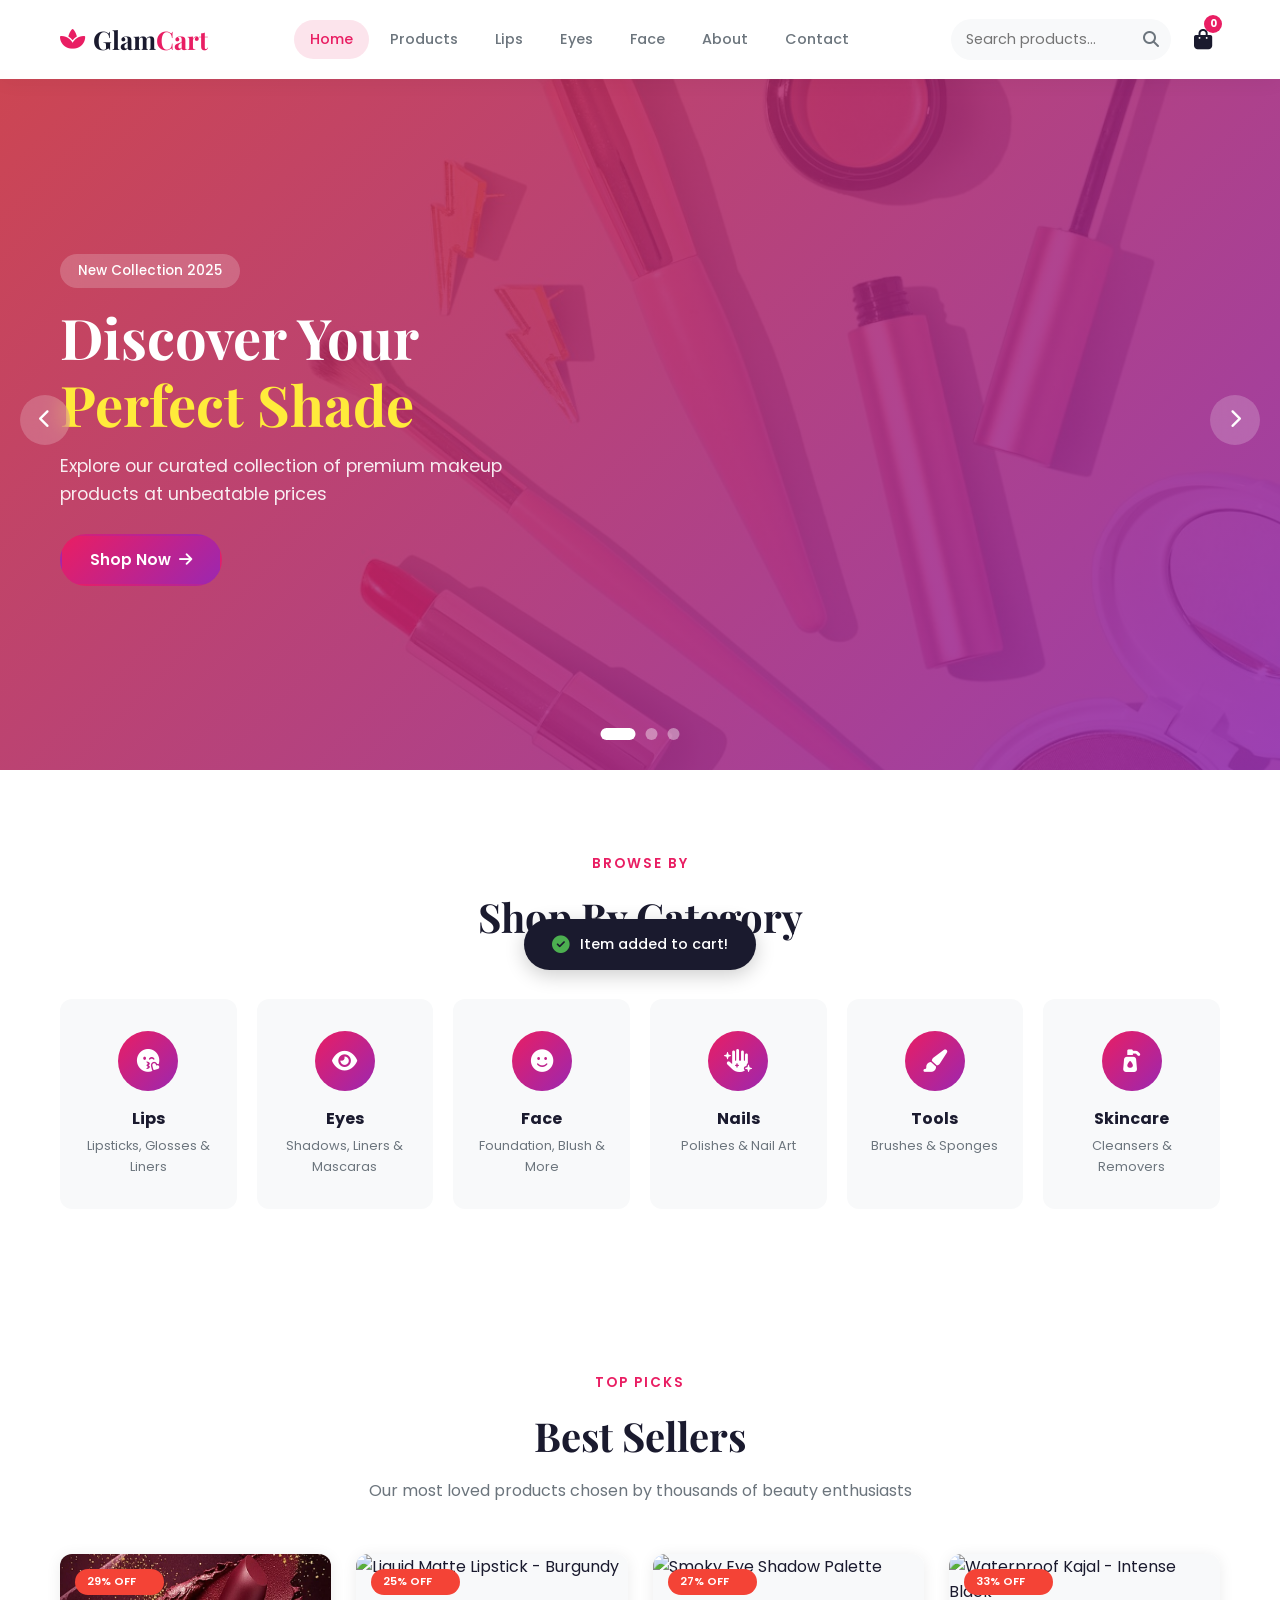
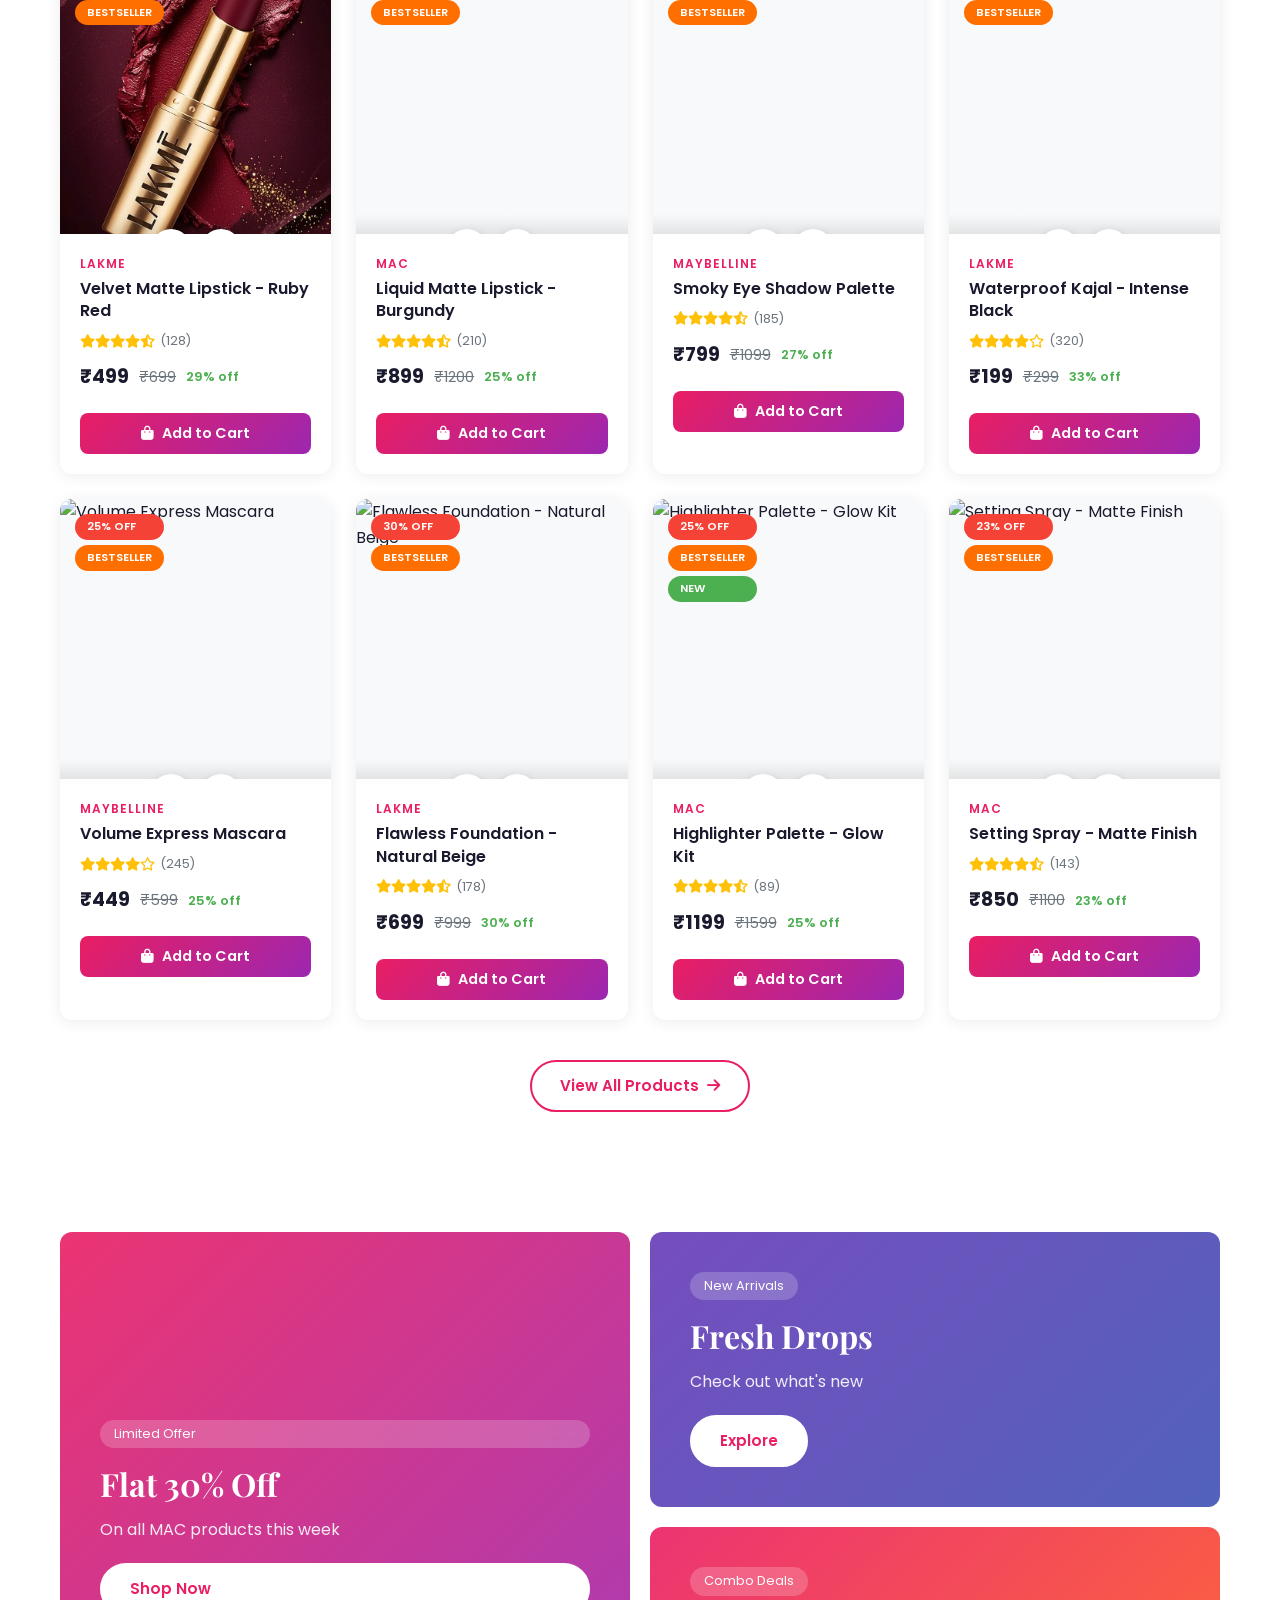
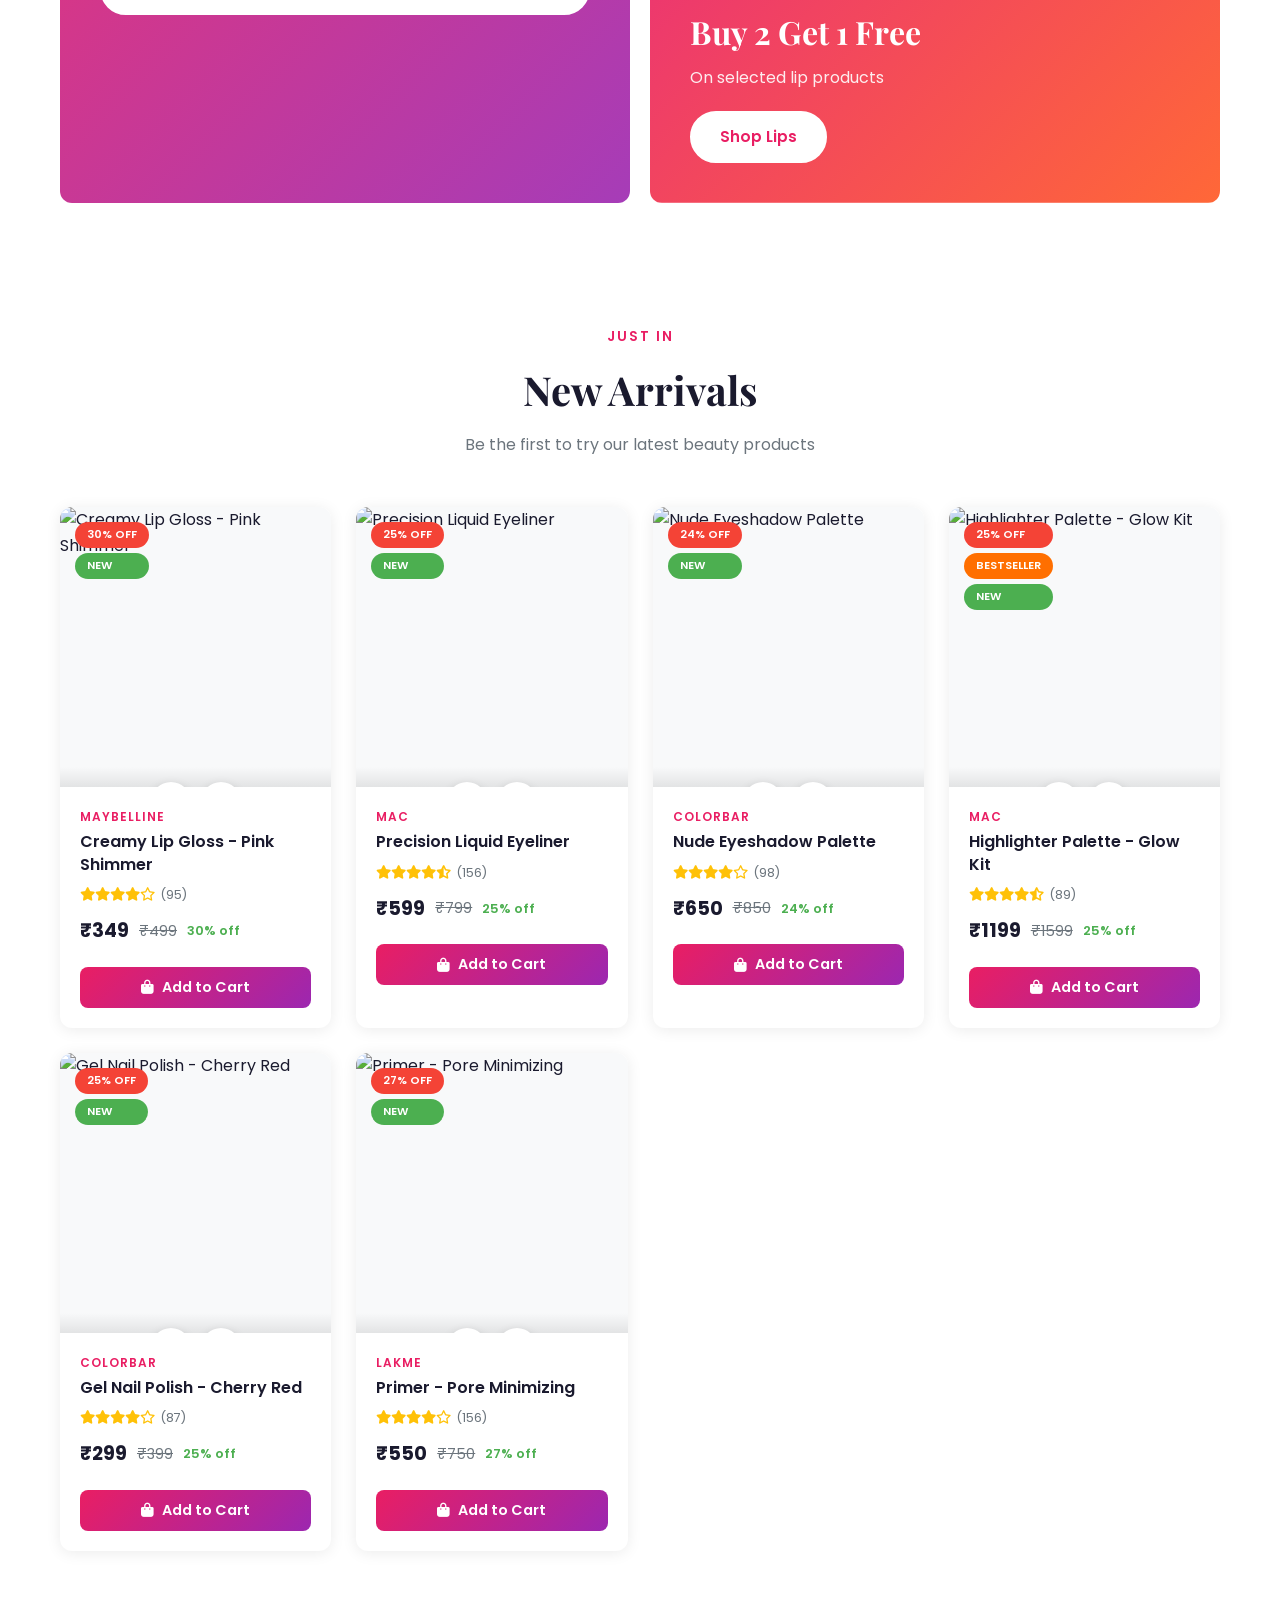
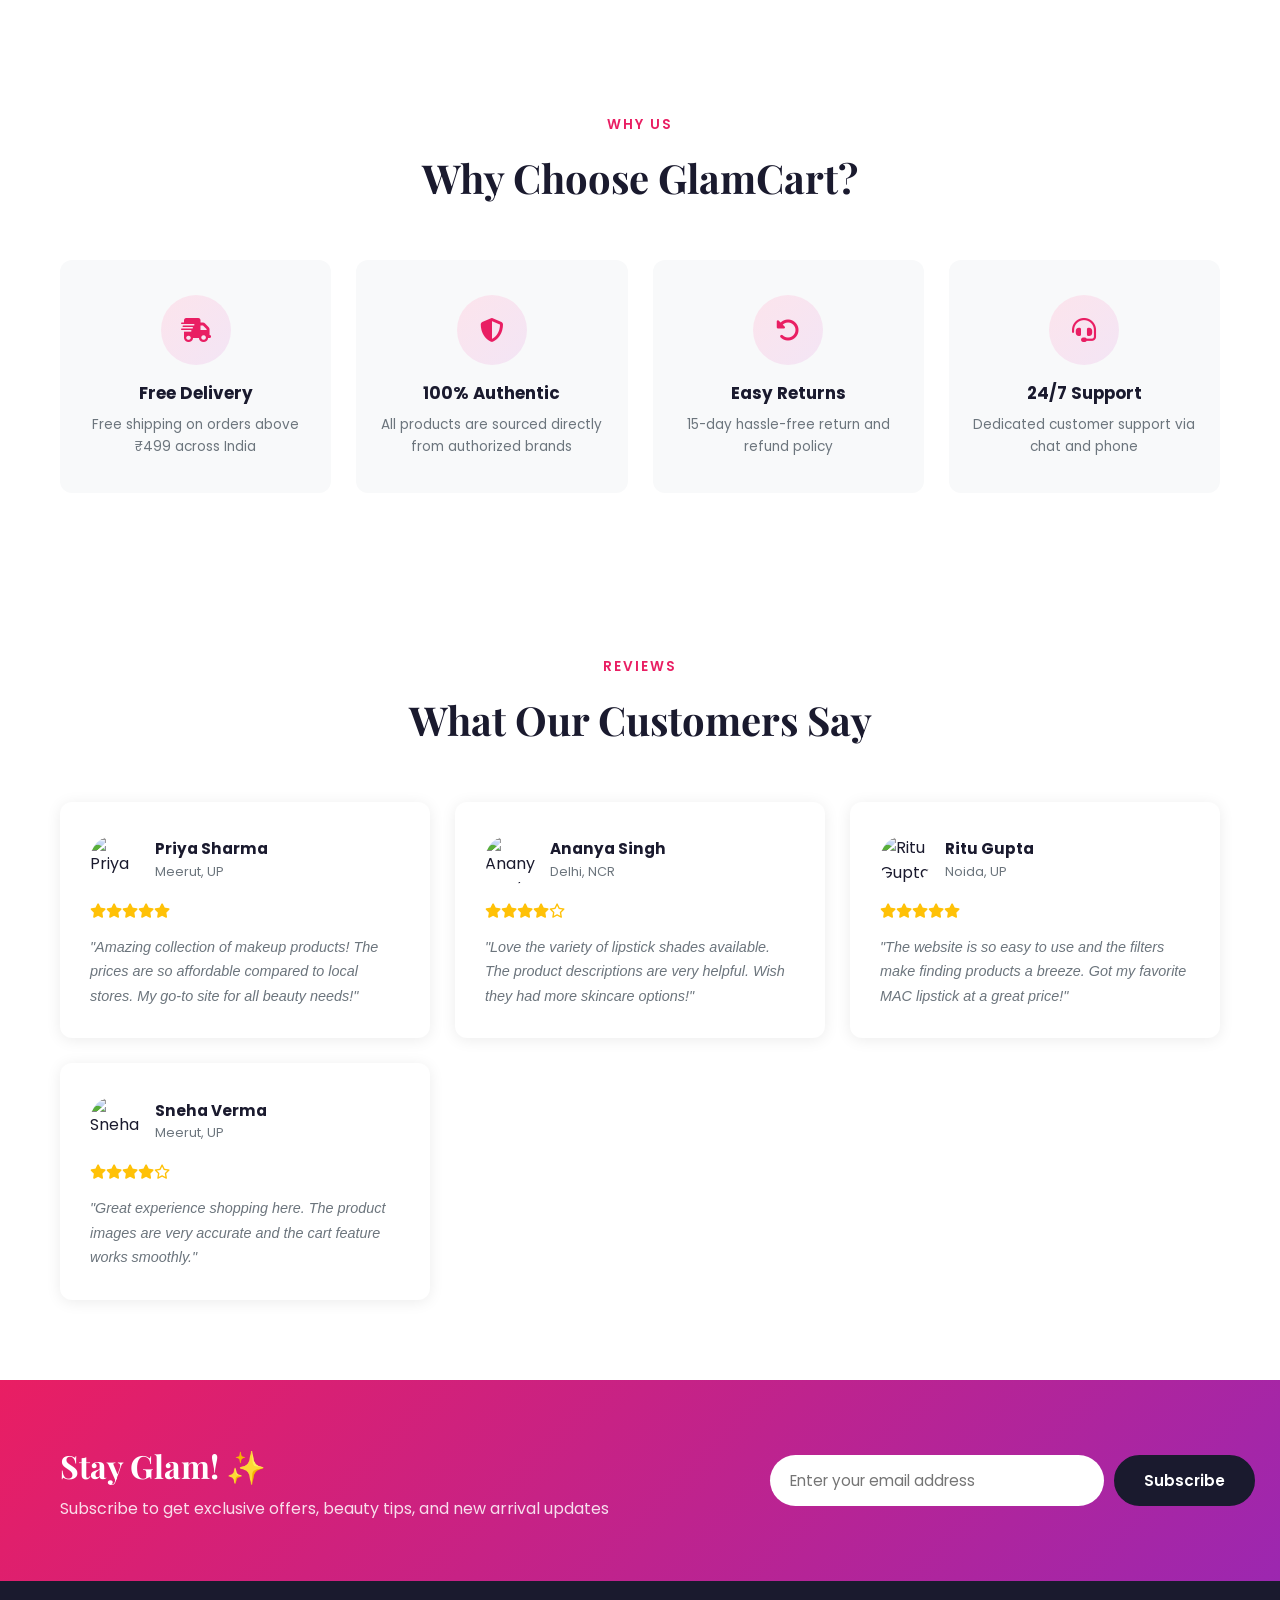
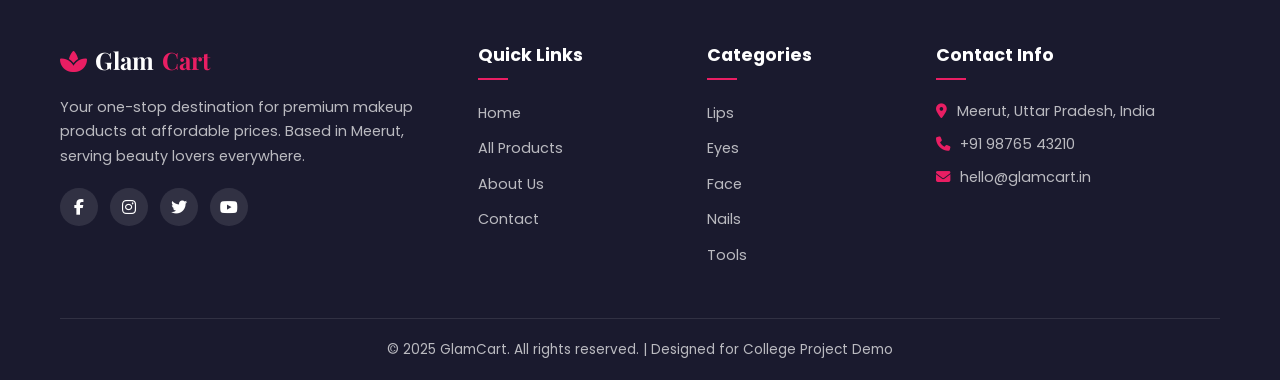
==== commit d8479872: "Update index.html" ====
--- a/index.html
+++ b/index.html
@@ -304,8 +304,8 @@
     </div>
 
     <!-- Scripts -->
-    <script src="js/products-data.js"></script>
-    <script src="js/app.js"></script>
-    <script src="js/slider.js"></script>
+    <script src="products-data.js"></script>
+    <script src="app.js"></script>
+    <script src="slider.js"></script>
 </body>
-</html>+</html>
